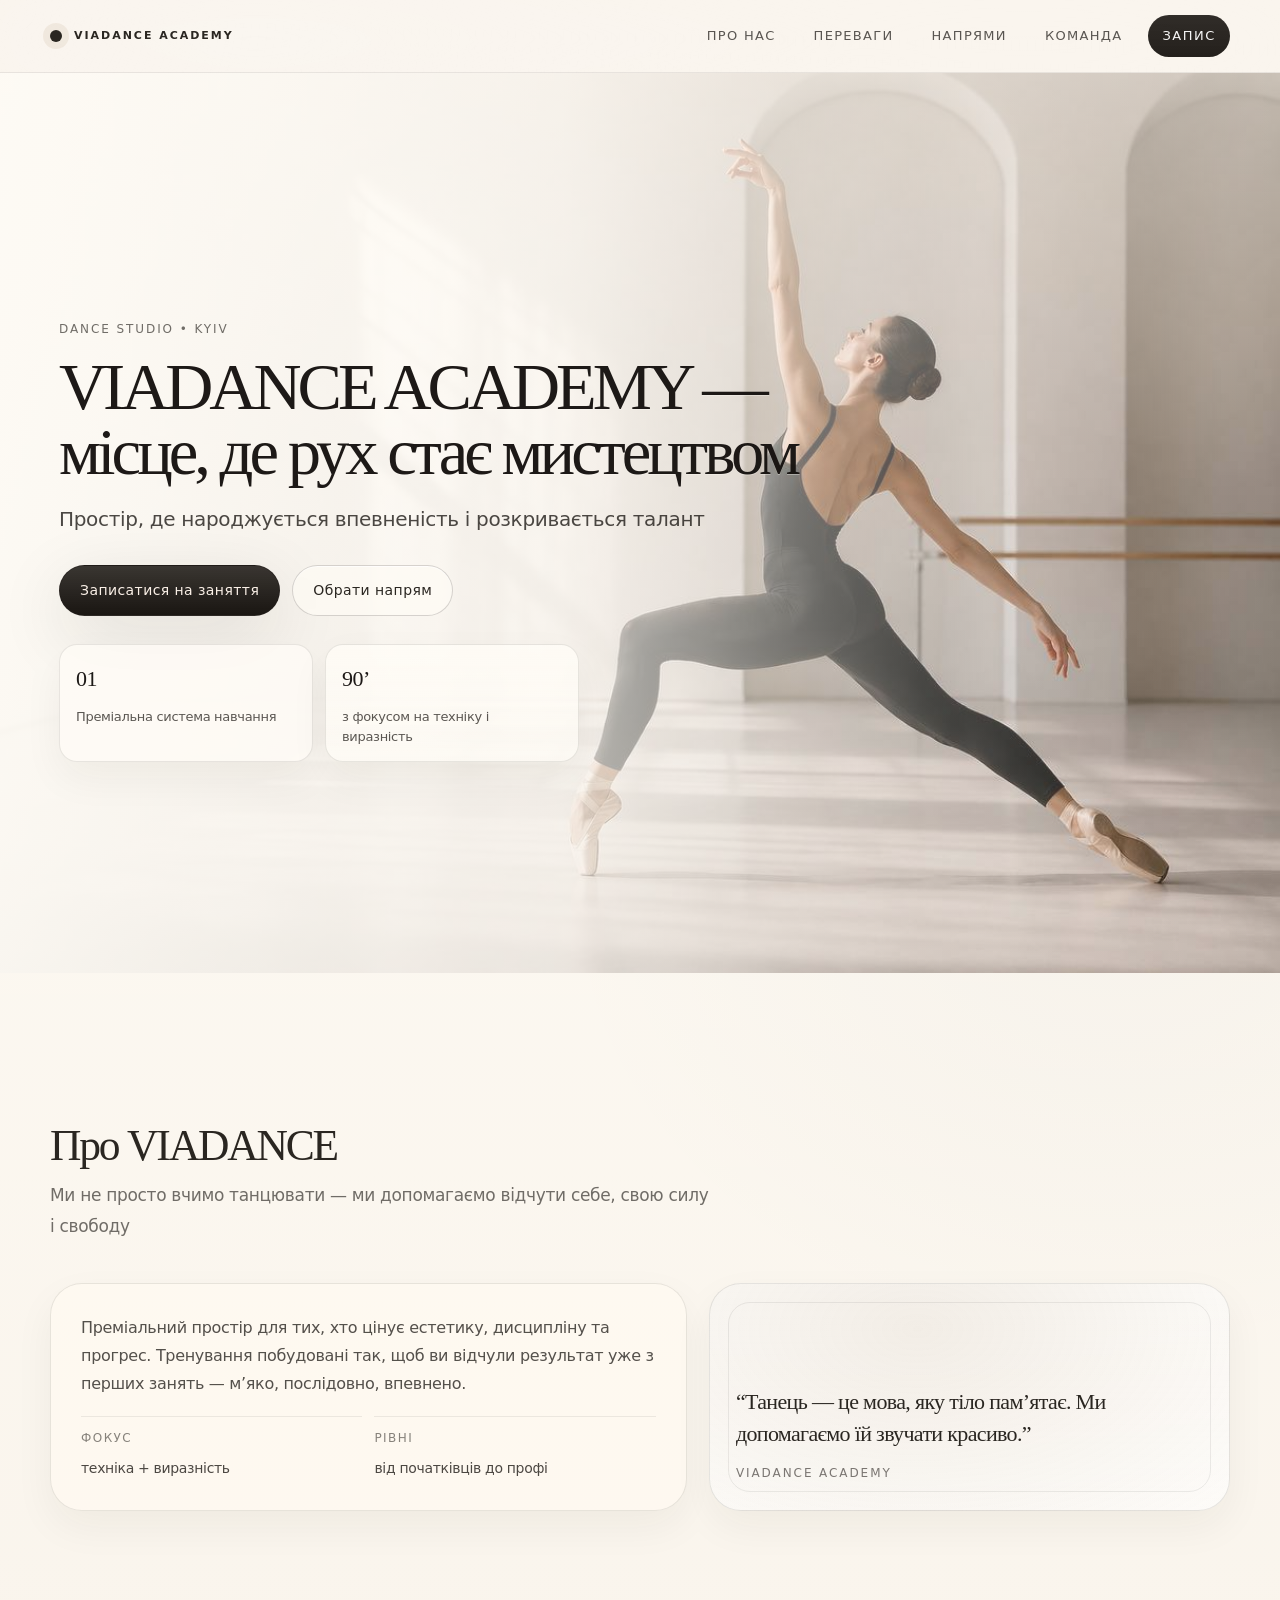
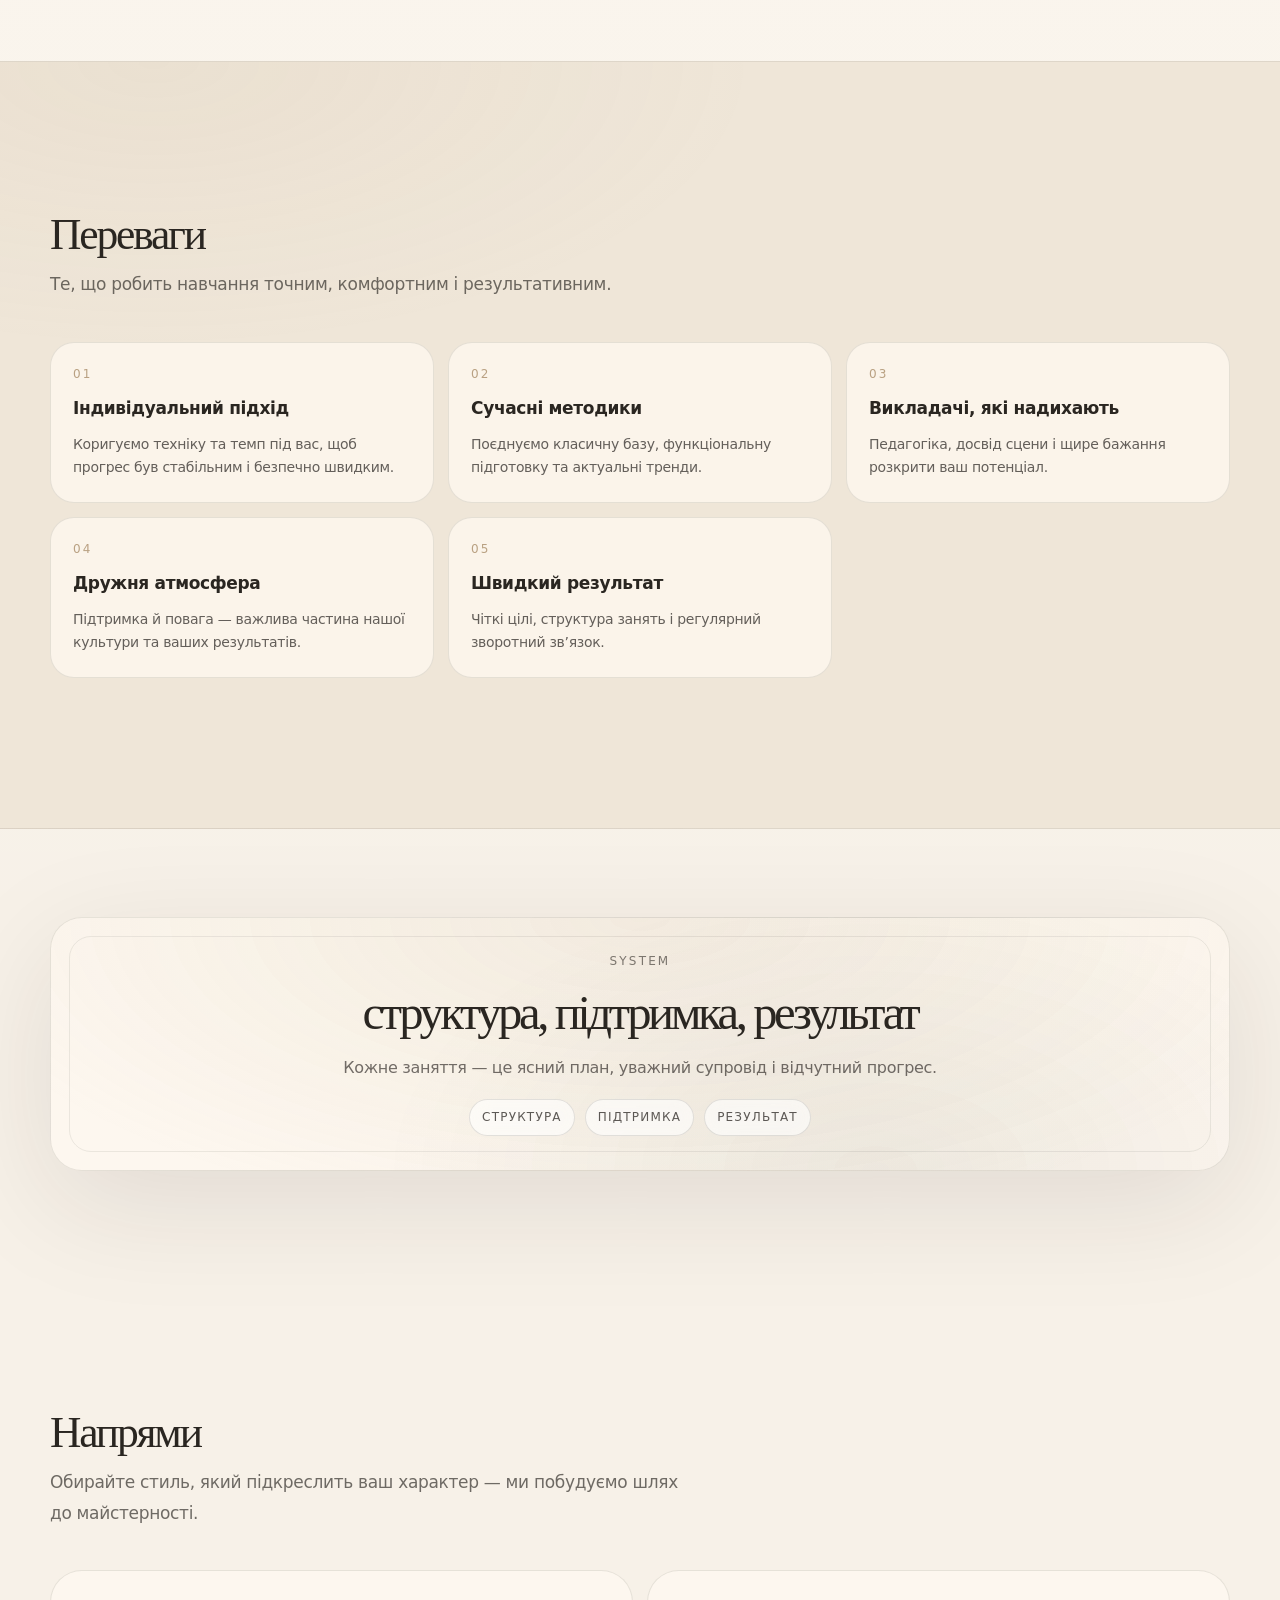
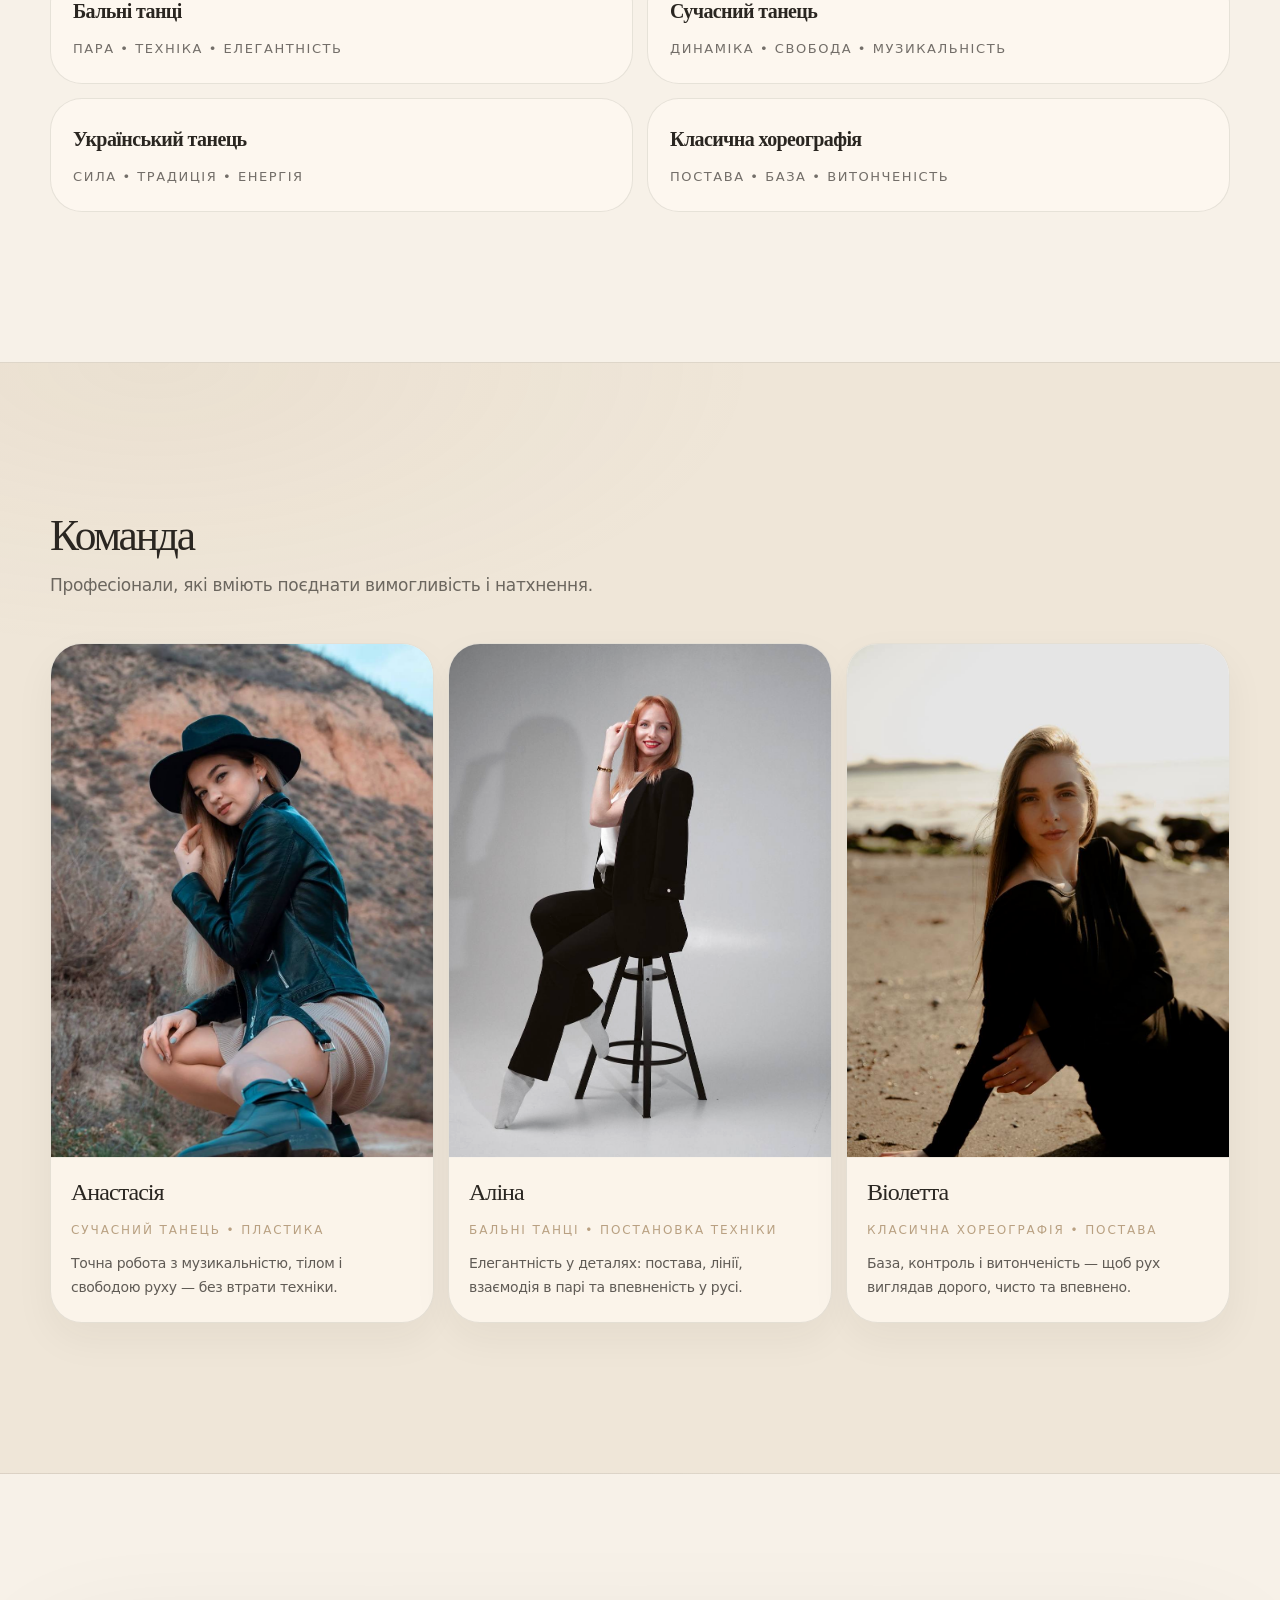
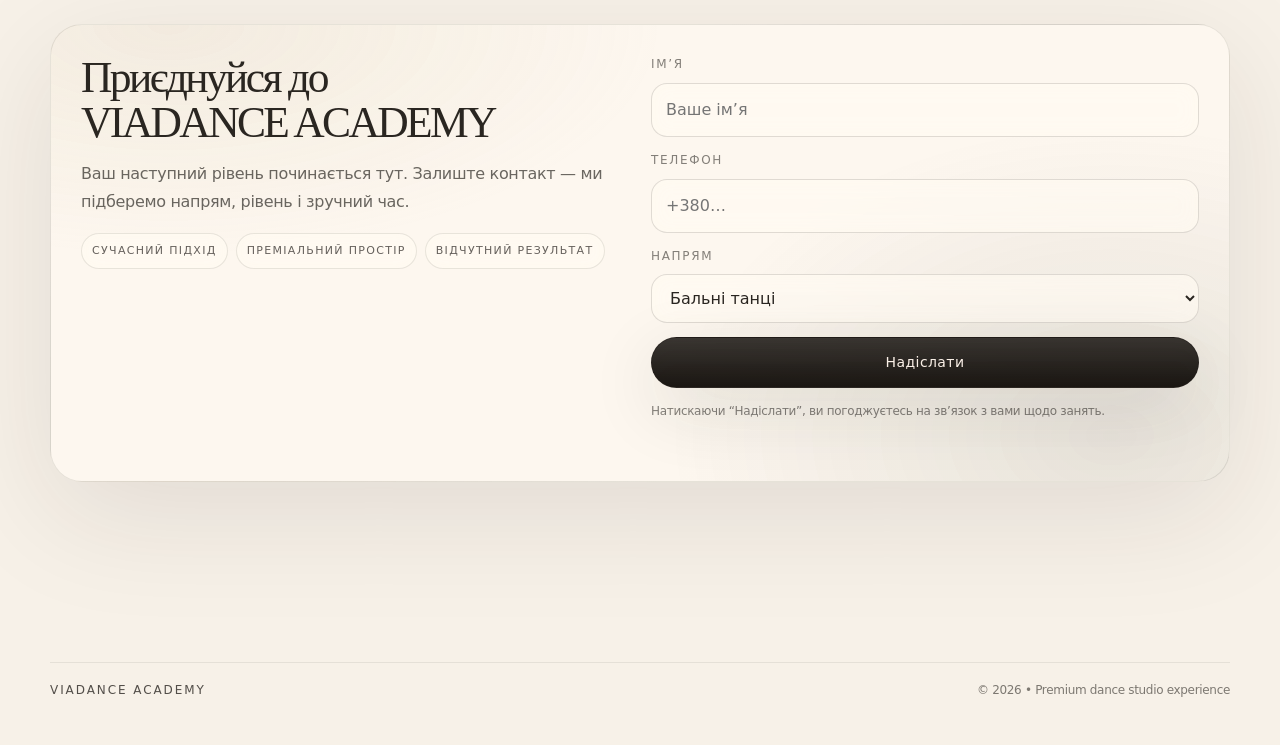
==== index.html @ d2e4180a "Add files via upload" ====
<!doctype html>
<html lang="uk">
  <head>
    <meta charset="utf-8" />
    <meta name="viewport" content="width=device-width, initial-scale=1" />
    <meta name="theme-color" content="#ffffff" />
    <meta name="description" content="VIADANCE ACADEMY — місце, де рух стає мистецтвом." />
    <title>VIADANCE ACADEMY</title>

    <link rel="stylesheet" href="./style.css" />
    <link rel="icon" href="data:image/svg+xml,%3Csvg xmlns='http://www.w3.org/2000/svg' width='64' height='64'%3E%3Crect width='64' height='64' rx='16' fill='%230b0b0d'/%3E%3Cpath d='M20 44L32 20l12 24' stroke='%23ffffff' stroke-width='4' fill='none' stroke-linecap='round' stroke-linejoin='round'/%3E%3C/svg%3E" />
  </head>
  <body>
    <a class="skip" href="#main">Перейти до контенту</a>

    <header class="header" data-header>
      <div class="container header__inner">
        <a class="brand" href="#top" aria-label="VIADANCE ACADEMY">
          <span class="brand__mark" aria-hidden="true"></span>
          <span class="brand__text">VIADANCE ACADEMY</span>
        </a>

        <nav class="nav" aria-label="Навігація">
          <button class="nav__toggle" type="button" data-nav-toggle aria-controls="site-nav" aria-expanded="false">
            <span class="nav__toggle-lines" aria-hidden="true"></span>
            <span class="sr-only">Меню</span>
          </button>
          <div class="nav__panel" id="site-nav" data-nav-panel>
            <a class="nav__link" href="#about">Про нас</a>
            <a class="nav__link" href="#benefits">Переваги</a>
            <a class="nav__link" href="#styles">Напрями</a>
            <a class="nav__link" href="#team">Команда</a>
            <a class="nav__cta" href="#cta">Запис</a>
          </div>
        </nav>
      </div>
    </header>

    <main id="main">
      <section class="hero" id="top" aria-label="VIADANCE ACADEMY">
        <div class="container hero__inner">
          <div class="hero__content" data-reveal>
            <p class="kicker">Dance Studio • Kyiv</p>
            <h1 class="hero__title">VIADANCE ACADEMY — місце, де рух стає мистецтвом</h1>
            <p class="hero__subtitle">Простір, де народжується впевненість і розкривається талант</p>
            <div class="hero__actions">
              <a class="btn btn--primary" href="#cta">Записатися на заняття</a>
              <a class="btn btn--ghost" href="#styles">Обрати напрям</a>
            </div>
            <div class="hero__micro" data-reveal data-reveal-delay="110">
              <div class="stat">
                <p class="stat__value">01</p>
                <p class="stat__label">Преміальна система навчання</p>
              </div>
              <div class="stat stat--light">
                <p class="stat__value">90’</p>
                <p class="stat__label">з фокусом на техніку і виразність</p>
              </div>
            </div>
          </div>

          <div class="hero__visual" data-reveal data-reveal-delay="120">
            <figure class="hero-media" aria-label="Фото студії">
              <img class="hero-media__img" src="./images/hero.jpg" alt="VIADANCE ACADEMY — студія танцю" />
              <div class="hero-media__overlay" aria-hidden="true"></div>
              <div class="hero-media__corner" aria-hidden="true">
                <span class="chip">Luxury studio</span>
                <span class="chip">Editorial training</span>
              </div>
              <figcaption class="hero-media__badge">
                <span class="hero-media__badge-title">структура</span>
                <span class="dot" aria-hidden="true"></span>
                <span class="hero-media__badge-title">підтримка</span>
                <span class="dot" aria-hidden="true"></span>
                <span class="hero-media__badge-title">результат</span>
              </figcaption>
            </figure>
          </div>
        </div>
      </section>

      <section class="section" id="about" aria-label="Про нас">
        <div class="container section__inner">
          <div class="section__head" data-reveal>
            <h2 class="section__title">Про VIADANCE</h2>
            <p class="section__lead">
              Ми не просто вчимо танцювати — ми допомагаємо відчути себе, свою силу і свободу
            </p>
          </div>

          <div class="about" data-reveal data-reveal-delay="80">
            <div class="about__card">
              <p class="about__text">
                Преміальний простір для тих, хто цінує естетику, дисципліну та прогрес. Тренування побудовані так, щоб
                ви відчули результат уже з перших занять — м’яко, послідовно, впевнено.
              </p>
              <div class="about__meta">
                <div class="meta">
                  <span class="meta__label">Фокус</span>
                  <span class="meta__value">техніка + виразність</span>
                </div>
                <div class="meta">
                  <span class="meta__label">Рівні</span>
                  <span class="meta__value">від початківців до профі</span>
                </div>
              </div>
            </div>
            <div class="about__aside">
              <div class="quote">
                <p class="quote__text">“Танець — це мова, яку тіло пам’ятає. Ми допомагаємо їй звучати красиво.”</p>
                <p class="quote__by">VIADANCE ACADEMY</p>
              </div>
            </div>
          </div>
        </div>
      </section>

      <section class="section section--tint" id="benefits" aria-label="Переваги">
        <div class="container section__inner">
          <div class="section__head" data-reveal>
            <h2 class="section__title">Переваги</h2>
            <p class="section__lead">Те, що робить навчання точним, комфортним і результативним.</p>
          </div>

          <div class="grid cards" data-reveal data-reveal-delay="90">
            <article class="card">
              <p class="card__kicker">01</p>
              <h3 class="card__title">Індивідуальний підхід</h3>
              <p class="card__text">Коригуємо техніку та темп під вас, щоб прогрес був стабільним і безпечно швидким.</p>
            </article>
            <article class="card">
              <p class="card__kicker">02</p>
              <h3 class="card__title">Сучасні методики</h3>
              <p class="card__text">Поєднуємо класичну базу, функціональну підготовку та актуальні тренди.</p>
            </article>
            <article class="card">
              <p class="card__kicker">03</p>
              <h3 class="card__title">Викладачі, які надихають</h3>
              <p class="card__text">Педагогіка, досвід сцени і щире бажання розкрити ваш потенціал.</p>
            </article>
            <article class="card">
              <p class="card__kicker">04</p>
              <h3 class="card__title">Дружня атмосфера</h3>
              <p class="card__text">Підтримка й повага — важлива частина нашої культури та ваших результатів.</p>
            </article>
            <article class="card">
              <p class="card__kicker">05</p>
              <h3 class="card__title">Швидкий результат</h3>
              <p class="card__text">Чіткі цілі, структура занять і регулярний зворотний зв’язок.</p>
            </article>
          </div>
        </div>
      </section>

      <section class="system" aria-label="Система">
        <div class="container system__inner" data-reveal>
          <div class="system__frame" aria-hidden="true"></div>
          <p class="system__kicker">SYSTEM</p>
          <h2 class="system__title">структура, підтримка, результат</h2>
          <p class="system__sub">Кожне заняття — це ясний план, уважний супровід і відчутний прогрес.</p>
          <div class="system__rail" aria-hidden="true">
            <span class="pill">Структура</span>
            <span class="pill">Підтримка</span>
            <span class="pill">Результат</span>
          </div>
        </div>
      </section>

      <section class="section" id="styles" aria-label="Напрями">
        <div class="container section__inner">
          <div class="section__head" data-reveal>
            <h2 class="section__title">Напрями</h2>
            <p class="section__lead">Обирайте стиль, який підкреслить ваш характер — ми побудуємо шлях до майстерності.</p>
          </div>

          <div class="styles" data-reveal data-reveal-delay="80">
            <a class="style-tile" href="#cta">
              <span class="style-tile__name">Бальні танці</span>
              <span class="style-tile__hint">пара • техніка • елегантність</span>
            </a>
            <a class="style-tile" href="#cta">
              <span class="style-tile__name">Сучасний танець</span>
              <span class="style-tile__hint">динаміка • свобода • музикальність</span>
            </a>
            <a class="style-tile" href="#cta">
              <span class="style-tile__name">Український танець</span>
              <span class="style-tile__hint">сила • традиція • енергія</span>
            </a>
            <a class="style-tile" href="#cta">
              <span class="style-tile__name">Класична хореографія</span>
              <span class="style-tile__hint">постава • база • витонченість</span>
            </a>
          </div>
        </div>
      </section>

      <section class="section section--tint" id="team" aria-label="Команда">
        <div class="container section__inner">
          <div class="section__head" data-reveal>
            <h2 class="section__title">Команда</h2>
            <p class="section__lead">Професіонали, які вміють поєднати вимогливість і натхнення.</p>
          </div>

          <div class="grid team" data-reveal data-reveal-delay="90">
            <article class="team-card">
              <img
                class="team-card__photo"
                alt="Анастасія — тренер"
                src="./images/anastasiia.jpg"
              />
              <div class="team-card__body">
                <h3 class="team-card__name">Анастасія</h3>
                <p class="team-card__role">Сучасний танець • пластика</p>
                <p class="team-card__text">Точна робота з музикальністю, тілом і свободою руху — без втрати техніки.</p>
              </div>
            </article>

            <article class="team-card">
              <img
                class="team-card__photo"
                alt="Аліна — тренер"
                src="./images/alina.jpg"
              />
              <div class="team-card__body">
                <h3 class="team-card__name">Аліна</h3>
                <p class="team-card__role">Бальні танці • постановка техніки</p>
                <p class="team-card__text">Елегантність у деталях: постава, лінії, взаємодія в парі та впевненість у русі.</p>
              </div>
            </article>

            <article class="team-card">
              <img
                class="team-card__photo"
                alt="Віолетта — тренер"
                src="./images/violetta.jpg"
              />
              <div class="team-card__body">
                <h3 class="team-card__name">Віолетта</h3>
                <p class="team-card__role">Класична хореографія • постава</p>
                <p class="team-card__text">База, контроль і витонченість — щоб рух виглядав дорого, чисто та впевнено.</p>
              </div>
            </article>
          </div>
        </div>
      </section>

      <section class="cta" id="cta" aria-label="Запис">
        <div class="container cta__inner" data-reveal>
          <div class="cta__content">
            <h2 class="cta__title">Приєднуйся до VIADANCE ACADEMY</h2>
            <p class="cta__text">
              Ваш наступний рівень починається тут. Залиште контакт — ми підберемо напрям, рівень і зручний час.
            </p>
            <div class="cta__trust" aria-hidden="true">
              <span class="trust">Сучасний підхід</span>
              <span class="trust">Преміальний простір</span>
              <span class="trust">Відчутний результат</span>
            </div>
          </div>

          <form class="form" data-form>
            <label class="field">
              <span class="field__label">Ім’я</span>
              <input class="field__input" name="name" autocomplete="given-name" placeholder="Ваше ім’я" required />
            </label>
            <label class="field">
              <span class="field__label">Телефон</span>
              <input class="field__input" name="phone" inputmode="tel" autocomplete="tel" placeholder="+380…" required />
            </label>
            <label class="field">
              <span class="field__label">Напрям</span>
              <select class="field__input" name="style">
                <option>Бальні танці</option>
                <option>Сучасний танець</option>
                <option>Український танець</option>
                <option>Класична хореографія</option>
              </select>
            </label>

            <button class="btn btn--primary btn--wide" type="submit">Надіслати</button>
            <p class="form__note">Натискаючи “Надіслати”, ви погоджуєтесь на зв’язок з вами щодо занять.</p>
            <p class="form__success" data-form-success role="status" aria-live="polite"></p>
          </form>
        </div>
      </section>
    </main>

    <footer class="footer" aria-label="Футер">
      <div class="container footer__inner">
        <p class="footer__brand">VIADANCE ACADEMY</p>
        <p class="footer__meta">© <span data-year></span> • Premium dance studio experience</p>
      </div>
    </footer>

    <script src="./script.js" defer></script>
  </body>
</html>
---- style.css ----
:root{
  /* Warm studio ivory / paper palette (tuned to local hero image) */
  --bg: #f7f1e8;
  --ink: #2a2621;
  --muted: rgba(40, 36, 32, 0.66);
  --hairline: rgba(40, 36, 32, 0.12);
  --tint: #efe6d8;
  --champagne: #b59c7c;
  --champagne-2: #d4c2aa;
  --paper: rgba(255, 250, 242, 0.72);

  --radius: 24px;
  --radius-lg: 32px;
  --shadow: 0 32px 120px rgba(36, 32, 28, 0.10);
  --shadow-soft: 0 20px 70px rgba(36, 32, 28, 0.07);
  --shadow-fine: 0 16px 40px rgba(36, 32, 28, 0.05);

  --container: 1180px;
  --pad: clamp(20px, 4.2vw, 44px);
  --section: clamp(86px, 12vw, 150px);

  --ease: cubic-bezier(.2,.9,.2,1);
  --ease-2: cubic-bezier(.2,.8,.2,1);

  --sans: ui-sans-serif, system-ui, -apple-system, "Segoe UI", Roboto, Arial, "Noto Sans", "Liberation Sans", sans-serif;
  --serif: ui-serif, "Georgia", "Times New Roman", Times, serif;
}

*{ box-sizing: border-box; }
html{ scroll-behavior: smooth; }
html, body{ min-height: 100%; }
body{
  position: relative;
  isolation: isolate;
  margin: 0;
  background:
    linear-gradient(180deg, rgba(255, 252, 246, 0.92) 0%, rgba(0,0,0,0) 46%),
    radial-gradient(1200px 900px at 8% 0%, rgba(181, 156, 124, 0.14), transparent 55%),
    radial-gradient(1100px 900px at 88% 16%, rgba(36, 32, 28, 0.05), transparent 52%),
    radial-gradient(1200px 800px at 50% 110%, rgba(181, 156, 124, 0.08), transparent 58%),
    var(--bg);
  color: var(--ink);
  font-family: var(--sans);
  letter-spacing: -0.02em;
  line-height: 1.64;
  overflow-x: hidden;
}

/* Soft studio texture + very gentle paper grain */
body::before{
  content:"";
  position: fixed;
  inset: 0;
  z-index: -1;
  pointer-events: none;
  background:
    radial-gradient(1100px 700px at 20% 10%, rgba(255, 255, 255, 0.55), transparent 55%),
    radial-gradient(1000px 800px at 80% 30%, rgba(255, 255, 255, 0.30), transparent 60%);
  mix-blend-mode: soft-light;
  opacity: .85;
}
body::after{
  content:"";
  position: fixed;
  inset: 0;
  z-index: -1;
  pointer-events: none;
  opacity: .10;
  background-image:
    repeating-radial-gradient(circle at 12px 8px, rgba(36,32,28,0.12) 0 0.4px, transparent 0.4px 8px);
  mix-blend-mode: multiply;
}

img{ max-width: 100%; display: block; }
a{ color: inherit; text-decoration: none; }
button, input, select{ font: inherit; color: inherit; }

::selection{
  background: rgba(181,156,124,.22);
}

:where(a, button, input, select):focus-visible{
  outline: none;
  box-shadow: 0 0 0 5px rgba(181,156,124,.18);
  border-color: rgba(181,156,124,.38);
}

.sr-only{
  position: absolute;
  width: 1px; height: 1px;
  padding: 0; margin: -1px;
  overflow: hidden;
  clip: rect(0, 0, 0, 0);
  white-space: nowrap;
  border: 0;
}

.skip{
  position: fixed;
  left: 16px; top: 16px;
  padding: 10px 12px;
  border-radius: 999px;
  background: var(--ink);
  color: #fff;
  transform: translateY(-140%);
  transition: transform 240ms var(--ease);
  z-index: 9999;
}
.skip:focus{ transform: translateY(0); }

.container{
  width: min(var(--container), calc(100% - (var(--pad) * 2)));
  margin-inline: auto;
}

.header{
  position: sticky;
  top: 0;
  z-index: 50;
  background: rgba(247, 241, 232, 0.62);
  backdrop-filter: blur(20px) saturate(1.12);
  -webkit-backdrop-filter: blur(20px) saturate(1.12);
  border-bottom: 1px solid rgba(36,32,28,.08);
  transition: background 240ms var(--ease), border-color 240ms var(--ease), box-shadow 240ms var(--ease);
}
.header.is-compact{
  background: rgba(247, 241, 232, 0.84);
  box-shadow: 0 10px 40px rgba(36, 32, 28, 0.05);
  border-bottom-color: rgba(36, 32, 28, 0.1);
}
.header__inner{
  height: 72px;
  display: flex;
  align-items: center;
  justify-content: space-between;
  gap: 18px;
}
.header.is-compact .header__inner{ height: 62px; }

.brand{
  display: inline-flex;
  align-items: center;
  gap: 12px;
  min-width: 200px;
}
.brand__mark{
  width: 12px; height: 12px;
  border-radius: 999px;
  background: var(--ink);
  box-shadow: 0 0 0 7px rgba(181,156,124,.14);
}
.brand__text{
  font-weight: 650;
  letter-spacing: 0.18em;
  font-size: 11px;
}

.nav{ display: flex; align-items: center; }
.nav__toggle{
  width: 44px; height: 44px;
  border: 1px solid var(--hairline);
  border-radius: 999px;
  background: var(--paper);
  backdrop-filter: blur(10px);
  display: none;
  align-items: center;
  justify-content: center;
  cursor: pointer;
  transition: transform 240ms var(--ease), box-shadow 240ms var(--ease);
}
.nav__toggle:hover{ transform: translateY(-1px); box-shadow: var(--shadow-soft); }
.nav__toggle-lines{
  width: 18px;
  height: 12px;
  position: relative;
}
.nav__toggle-lines::before,
.nav__toggle-lines::after{
  content:"";
  position: absolute;
  left: 0; right: 0;
  height: 2px;
  border-radius: 2px;
  background: var(--ink);
  transition: transform 240ms var(--ease), top 240ms var(--ease), opacity 240ms var(--ease);
}
.nav__toggle-lines::before{ top: 2px; }
.nav__toggle-lines::after{ top: 8px; }

.nav__panel{
  display: flex;
  align-items: center;
  gap: 14px;
}
.nav__link{
  font-size: 13px;
  letter-spacing: 0.10em;
  text-transform: uppercase;
  color: rgba(36,32,28,.75);
  padding: 10px 12px;
  border-radius: 999px;
  transition: background 240ms var(--ease), color 240ms var(--ease), transform 240ms var(--ease);
}
.nav__link:hover{
  background: rgba(181,156,124,.10);
  color: var(--ink);
  transform: translateY(-1px);
}
.nav__cta{
  padding: 10px 14px;
  border-radius: 999px;
  background: linear-gradient(180deg, rgba(36,32,28,.94), rgba(36,32,28,1));
  color: rgba(255,255,255,.96);
  font-size: 13px;
  letter-spacing: 0.12em;
  text-transform: uppercase;
  transition: transform 240ms var(--ease), box-shadow 240ms var(--ease), filter 240ms var(--ease);
}
.nav__cta:hover{ transform: translateY(-1px); box-shadow: var(--shadow-soft); filter: brightness(1.02); }

.hero{
  position: relative;
  isolation: isolate;
  overflow: hidden;
  /* Full-screen hero (requested: 90vh–100vh). Use dvh where supported for mobile browser UI. */
  min-height: 100vh;
  min-height: 100dvh;
  padding-top: clamp(84px, 12vh, 132px);
  padding-bottom: clamp(44px, 8vh, 84px);

  display: flex;
  align-items: center;

  background-color: #f3ece2;
  background-image: url("images/hero.jpg");
  background-size: cover;
  background-position: right center;
  background-repeat: no-repeat;
}

/* Soft editorial overlay: brighter on the left for type, clearer dancer on the right */
.hero::after{
  content:"";
  position: absolute;
  inset: 0;
  z-index: 1;
  pointer-events: none;
  background:
    linear-gradient(90deg,
      rgba(255, 252, 246, 0.92) 0%,
      rgba(255, 252, 246, 0.72) 44%,
      rgba(255, 252, 246, 0.22) 72%,
      rgba(255, 252, 246, 0.00) 100%
    ),
    linear-gradient(180deg,
      rgba(255, 252, 246, 0.55) 0%,
      rgba(255, 252, 246, 0.10) 42%,
      rgba(36, 32, 28, 0.10) 100%
    );
}

.hero__inner{
  position: relative;
  z-index: 2;
  width: 100%;
  display: grid;
  grid-template-columns: minmax(0, 760px) 0fr;
  gap: 0;
  align-items: center;
  justify-items: start;
  text-align: left;
}

/* Extra horizontal inset so hero typography matches the site's grid rhythm
   (the `.container` already provides base page padding — this adds premium breathing room) */
.hero .hero__inner{
  padding-inline: clamp(18px, 4.6vw, 112px);
}

/* Disable the old right-side image card (keep markup intact) */
.hero__visual{
  display: none;
}

.hero .kicker{
  margin: 0 0 14px;
  font-size: 12px;
  letter-spacing: 0.16em;
  text-transform: uppercase;
  color: rgba(26, 22, 18, 0.62);
}
.hero .hero__title{
  margin: 0;
  font-family: var(--serif);
  font-weight: 520;
  letter-spacing: -0.06em;
  font-size: clamp(42px, 5.2vw, 78px);
  line-height: 0.98;
  text-wrap: balance;
  color: rgba(20, 16, 14, 0.96);
  text-shadow: 0 1px 0 rgba(255, 252, 246, 0.35);
}
.hero .hero__subtitle{
  margin: 18px 0 28px;
  max-width: 52ch;
  color: rgba(26, 22, 18, 0.78);
  font-size: clamp(16px, 1.6vw, 20px);
  line-height: 1.75;
  text-wrap: pretty;
}
.hero__actions{ display: flex; gap: 12px; flex-wrap: wrap; }

.hero .hero__micro{
  margin-top: 28px;
  display: grid;
  grid-template-columns: 1fr 1fr;
  gap: 12px;
  max-width: 520px;
}
.hero .stat{
  border-radius: 18px;
  border: 1px solid rgba(36,32,28,.10);
  background: rgba(255, 252, 246, 0.78);
  backdrop-filter: blur(10px);
  -webkit-backdrop-filter: blur(10px);
  box-shadow: var(--shadow-fine);
  padding: 16px 16px 14px;
}
.hero .stat--light{
  background: linear-gradient(180deg, rgba(255,252,246,.86), rgba(255,252,246,.66));
}
.hero .stat__value{
  margin: 0;
  font-family: var(--serif);
  font-size: 22px;
  letter-spacing: -0.02em;
  color: rgba(20, 16, 14, 0.96);
}
.hero .stat__label{
  margin: 10px 0 0;
  color: rgba(26, 22, 18, 0.72);
  font-size: 13px;
  line-height: 1.55;
}

.btn{
  display: inline-flex;
  align-items: center;
  justify-content: center;
  gap: 10px;
  padding: 13px 20px;
  border-radius: 999px;
  border: 1px solid rgba(36,32,28,.14);
  background: var(--paper);
  backdrop-filter: blur(10px);
  box-shadow: 0 1px 0 rgba(255, 255, 255, 0.7) inset;
  cursor: pointer;
  transition: transform 240ms var(--ease), box-shadow 240ms var(--ease), background 240ms var(--ease), color 240ms var(--ease), border-color 240ms var(--ease);
  font-size: 14px;
  letter-spacing: 0.03em;
  user-select: none;
}
.btn:hover{ transform: translateY(-1px); box-shadow: var(--shadow-fine), 0 1px 0 rgba(255, 255, 255, 0.75) inset; border-color: rgba(36,32,28,.20); }
.btn:active{ transform: translateY(0px); box-shadow: none; }
.btn--primary{
  background: linear-gradient(180deg, rgba(36, 32, 28, 0.9), rgba(26, 22, 18, 1));
  color: rgba(255, 245, 236, 0.98);
  border-color: rgba(36, 32, 28, 0.62);
  box-shadow: 0 20px 70px rgba(36, 32, 28, 0.12);
}
.btn--primary:hover{ box-shadow: 0 28px 90px rgba(36, 32, 28, 0.16); }
.btn--ghost{
  background: rgba(255, 250, 242, 0.52);
}
.btn--wide{ width: 100%; }

.hero .btn--ghost{
  background: rgba(255, 252, 246, 0.62);
  border-color: rgba(36, 32, 28, 0.18);
}

.section{
  padding: var(--section) 0;
}
.section--tint{
  background:
    radial-gradient(1100px 520px at 12% 0%, rgba(181,156,124,.08), transparent 55%),
    var(--tint);
  border-top: 1px solid rgba(36,32,28,.08);
  border-bottom: 1px solid rgba(36,32,28,.08);
}
.section__inner{ display: grid; gap: 42px; }
.section__head{
  display: grid;
  gap: 12px;
  max-width: 66ch;
}
.section__title{
  margin: 0;
  font-family: var(--serif);
  font-size: clamp(30px, 3.4vw, 46px);
  letter-spacing: -0.05em;
  line-height: 1.04;
  font-weight: 540;
  text-wrap: balance;
}
.section__lead{
  margin: 0;
  color: var(--muted);
  font-size: 17px;
  line-height: 1.8;
  text-wrap: pretty;
}

.about{
  display: grid;
  grid-template-columns: 1.1fr .9fr;
  gap: 22px;
  align-items: stretch;
}
.about__card{
  border-radius: var(--radius-lg);
  border: 1px solid rgba(36,32,28,.10);
  background: var(--paper);
  backdrop-filter: blur(12px);
  box-shadow: var(--shadow-fine);
  padding: clamp(20px, 3.2vw, 30px);
}
.about__text{
  margin: 0;
  font-size: 16px;
  color: rgba(36,32,28,.78);
  line-height: 1.75;
}
.about__meta{
  margin-top: 18px;
  display: grid;
  grid-template-columns: 1fr 1fr;
  gap: 12px;
}
.meta{
  border-top: 1px solid rgba(36,32,28,.08);
  padding-top: 12px;
}
.meta__label{
  display: block;
  font-size: 12px;
  letter-spacing: .12em;
  text-transform: uppercase;
  color: rgba(36,32,28,.55);
}
.meta__value{
  display: block;
  margin-top: 8px;
  font-size: 14px;
  color: rgba(36,32,28,.82);
}
.about__aside{
  border-radius: var(--radius-lg);
  border: 1px solid rgba(36,32,28,.10);
  background:
    radial-gradient(700px 420px at 40% 20%, rgba(181,156,124,.16), transparent 60%),
    linear-gradient(180deg, rgba(255,255,255,.74), rgba(255,255,255,.60));
  padding: clamp(18px, 3vw, 26px);
  box-shadow: var(--shadow-fine);
  display: flex;
  align-items: flex-end;
  position: relative;
  overflow: hidden;
}
.about__aside::before{
  content:"";
  position: absolute;
  inset: 18px;
  border-radius: calc(var(--radius-lg) - 10px);
  border: 1px solid rgba(36,32,28,.08);
  pointer-events: none;
}
.quote__text{
  margin: 0;
  font-family: var(--serif);
  font-size: clamp(18px, 1.9vw, 22px);
  letter-spacing: -0.03em;
  line-height: 1.45;
  position: relative;
  z-index: 1;
}
.quote__by{
  margin: 14px 0 0;
  font-size: 12px;
  letter-spacing: .16em;
  text-transform: uppercase;
  color: rgba(36,32,28,.60);
  position: relative;
  z-index: 1;
}

.grid{
  display: grid;
  gap: 14px;
}
.cards{
  grid-template-columns: repeat(12, 1fr);
}
.card{
  grid-column: span 4;
  border-radius: var(--radius);
  border: 1px solid rgba(36,32,28,.10);
  background: var(--paper);
  backdrop-filter: blur(12px);
  padding: 22px 22px 22px;
  transition: transform 500ms var(--ease), box-shadow 500ms var(--ease), background 500ms var(--ease);
  position: relative;
  overflow: hidden;
}
.card::before{
  content:"";
  position: absolute;
  inset: -2px;
  background: radial-gradient(420px 220px at 10% 0%, rgba(181,156,124,.16), transparent 55%);
  opacity: 0;
  transition: opacity 260ms var(--ease);
  pointer-events: none;
}
.card:hover{
  transform: translateY(-3px);
  box-shadow: var(--shadow-soft);
  background: rgba(255, 250, 242, 0.92);
}
.card:hover::before{ opacity: 1; }
.card__kicker{
  margin: 0 0 10px;
  font-size: 12px;
  letter-spacing: .18em;
  text-transform: uppercase;
  color: rgba(181,156,124,.95);
}
.card__title{
  margin: 0;
  font-size: 17px;
  letter-spacing: -0.02em;
  font-weight: 650;
}
.card__text{
  margin: 10px 0 0;
  color: rgba(36,32,28,.70);
  line-height: 1.7;
  font-size: 14px;
}

.system{
  padding: clamp(54px, 7vw, 88px) 0;
}
.system__inner{
  border-radius: var(--radius-lg);
  border: 1px solid rgba(36,32,28,.10);
  background:
    radial-gradient(1200px 520px at 50% 0%, rgba(181,156,124,.14), transparent 60%),
    radial-gradient(900px 520px at 70% 100%, rgba(36,32,28,.07), transparent 55%),
    var(--paper);
  backdrop-filter: blur(14px) saturate(1.08);
  -webkit-backdrop-filter: blur(14px) saturate(1.08);
  box-shadow: var(--shadow);
  padding: clamp(24px, 3vw, 34px);
  display: grid;
  gap: 16px;
  align-items: center;
  text-align: center;
  position: relative;
  overflow: hidden;
}
.system__frame{
  position: absolute;
  inset: 18px;
  border-radius: calc(var(--radius-lg) - 10px);
  border: 1px solid rgba(36,32,28,.08);
  pointer-events: none;
}
.system__kicker{
  margin: 0;
  font-size: 12px;
  letter-spacing: .18em;
  text-transform: uppercase;
  color: rgba(36,32,28,.58);
}
.system__title{
  margin: 0;
  font-family: var(--serif);
  font-size: clamp(28px, 3.8vw, 56px);
  letter-spacing: -0.07em;
  line-height: 1.04;
  font-weight: 520;
  text-wrap: balance;
}
.system__sub{
  margin: 0;
  color: rgba(36,32,28,.64);
  max-width: 62ch;
  margin-inline: auto;
  line-height: 1.78;
  text-wrap: pretty;
}
.system__rail{
  display: inline-flex;
  gap: 10px;
  justify-content: center;
  flex-wrap: wrap;
}
.pill{
  display: inline-flex;
  padding: 8px 12px;
  border-radius: 999px;
  border: 1px solid rgba(36,32,28,.12);
  color: rgba(36,32,28,.74);
  background: rgba(255,255,255,.62);
  backdrop-filter: blur(10px);
  font-size: 12px;
  letter-spacing: .10em;
  text-transform: uppercase;
}

.styles{
  display: grid;
  grid-template-columns: repeat(12, 1fr);
  gap: 14px;
}
.style-tile{
  grid-column: span 6;
  border-radius: var(--radius-lg);
  border: 1px solid rgba(36,32,28,.10);
  background: var(--paper);
  backdrop-filter: blur(12px);
  padding: 24px 22px;
  display: grid;
  gap: 10px;
  transition: transform 500ms var(--ease), box-shadow 500ms var(--ease), background 500ms var(--ease);
  position: relative;
  overflow: hidden;
}
.style-tile::after{
  content:"";
  position: absolute;
  inset: -2px;
  background: radial-gradient(560px 260px at 10% 0%, rgba(181,156,124,.18), transparent 62%);
  opacity: 0;
  transition: opacity 260ms var(--ease);
}
.style-tile:hover{
  transform: translateY(-3px);
  box-shadow: var(--shadow-soft);
}
.style-tile:hover::after{ opacity: 1; }
.style-tile__name{
  position: relative;
  z-index: 1;
  font-family: var(--serif);
  font-size: 20px;
  font-weight: 560;
  letter-spacing: -0.03em;
}
.style-tile__hint{
  position: relative;
  z-index: 1;
  color: rgba(36,32,28,.64);
  font-size: 13px;
  letter-spacing: 0.12em;
  text-transform: uppercase;
}

.team{
  grid-template-columns: repeat(12, 1fr);
}
.team-card{
  grid-column: span 4;
  border-radius: var(--radius-lg);
  border: 1px solid rgba(36,32,28,.10);
  background: var(--paper);
  backdrop-filter: blur(12px);
  overflow: hidden;
  box-shadow: var(--shadow-fine);
  transition: transform 500ms var(--ease), box-shadow 500ms var(--ease), background 500ms var(--ease);
  display: grid;
}
.team-card:hover{
  transform: translateY(-3px);
  box-shadow: var(--shadow-soft);
  background: rgba(255, 250, 242, 0.92);
}
.team-card__photo{
  width: 100%;
  aspect-ratio: 3/4;
  min-height: 360px;
  object-fit: cover;
  object-position: 50% 32%;
  filter: contrast(1.02) saturate(1.02);
  transform: scale(1.01);
  transform-origin: 50% 20%;
  transition: transform 900ms var(--ease-2);
}
.team-card:hover .team-card__photo{
  transform: scale(1.045);
}
.team-card__body{ padding: 20px 20px 22px; }
.team-card__name{
  margin: 0;
  font-family: var(--serif);
  font-size: 24px;
  font-weight: 540;
  letter-spacing: -0.04em;
}
.team-card__role{
  margin: 8px 0 0;
  color: rgba(181,156,124,.95);
  font-size: 12px;
  letter-spacing: .16em;
  text-transform: uppercase;
}
.team-card__text{
  margin: 12px 0 0;
  color: rgba(36,32,28,.72);
  font-size: 14px;
  line-height: 1.7;
}

.cta{
  padding: var(--section) 0;
}
.cta__inner{
  display: grid;
  grid-template-columns: 1fr 1fr;
  gap: 22px;
  align-items: start;
  border-radius: var(--radius-lg);
  border: 1px solid rgba(36,32,28,.10);
  background:
    radial-gradient(900px 420px at 10% 0%, rgba(181,156,124,.14), transparent 55%),
    radial-gradient(740px 520px at 90% 90%, rgba(36,32,28,.10), transparent 60%),
    var(--paper);
  backdrop-filter: blur(14px) saturate(1.08);
  -webkit-backdrop-filter: blur(14px) saturate(1.08);
  box-shadow: var(--shadow);
  padding: clamp(20px, 3.2vw, 30px);
}
.cta__title{
  margin: 0;
  font-family: var(--serif);
  font-size: clamp(30px, 3.4vw, 50px);
  letter-spacing: -0.06em;
  line-height: 1.04;
  font-weight: 520;
  text-wrap: balance;
}
.cta__text{
  margin: 14px 0 0;
  color: rgba(36,32,28,.68);
  line-height: 1.8;
  max-width: 52ch;
  text-wrap: pretty;
}

.cta__trust{
  margin-top: 16px;
  display: flex;
  flex-wrap: wrap;
  gap: 8px;
}
.trust{
  display: inline-flex;
  padding: 8px 10px;
  border-radius: 999px;
  border: 1px solid rgba(36,32,28,.10);
  background: var(--paper);
  backdrop-filter: blur(10px);
  color: rgba(36,32,28,.70);
  font-size: 11px;
  letter-spacing: .12em;
  text-transform: uppercase;
}

.form{
  display: grid;
  gap: 14px;
}
.field{
  display: grid;
  gap: 8px;
}
.field__label{
  font-size: 12px;
  letter-spacing: .14em;
  text-transform: uppercase;
  color: rgba(36,32,28,.56);
}
.field__input{
  width: 100%;
  padding: 13px 14px;
  border-radius: 16px;
  border: 1px solid rgba(36,32,28,.14);
  background: var(--paper);
  backdrop-filter: blur(10px);
  transition: border-color 240ms var(--ease), box-shadow 240ms var(--ease), transform 240ms var(--ease);
  outline: none;
}
.field__input:hover{
  border-color: rgba(36,32,28,.18);
}
.field__input:focus{
  border-color: rgba(181, 156, 124, 0.55);
  box-shadow: 0 0 0 5px rgba(181, 156, 124, 0.16);
}
.form__note{
  margin: 0;
  color: rgba(36,32,28,.56);
  font-size: 12px;
  line-height: 1.6;
}
.form__success{
  margin: 0;
  color: rgba(36,32,28,.78);
  font-size: 13px;
  min-height: 1.2em;
}

.footer{
  padding: 30px 0 44px;
}
.footer__inner{
  display: flex;
  justify-content: space-between;
  align-items: baseline;
  gap: 18px;
  border-top: 1px solid rgba(36,32,28,.08);
  padding-top: 18px;
}
.footer__brand{
  margin: 0;
  font-size: 12px;
  letter-spacing: .16em;
  text-transform: uppercase;
  color: rgba(36,32,28,.78);
}
.footer__meta{
  margin: 0;
  font-size: 12px;
  color: rgba(36,32,28,.58);
}

/* reveal animations */
[data-reveal]{
  opacity: 0;
  transform: translateY(10px);
  transition: opacity 900ms var(--ease-2), transform 900ms var(--ease-2), filter 900ms var(--ease-2);
  filter: blur(2px);
  will-change: opacity, transform;
}
[data-reveal].is-in{
  opacity: 1;
  transform: translateY(0);
  filter: blur(0);
}

@media (prefers-reduced-motion: reduce){
  html{ scroll-behavior: auto; }
  *{ transition-duration: 1ms !important; animation-duration: 1ms !important; }
}

@media (max-width: 980px){
  .hero{
    background-position: 78% center;
  }
  .hero::after{
    background:
      linear-gradient(180deg,
        rgba(255, 252, 246, 0.78) 0%,
        rgba(255, 252, 246, 0.34) 46%,
        rgba(255, 252, 246, 0.10) 100%
      ),
      radial-gradient(900px 700px at 70% 35%, rgba(255, 252, 246, 0.00), rgba(36, 32, 28, 0.10) 100%);
  }
  .hero__inner{
    grid-template-columns: 1fr;
    justify-items: center;
    text-align: center;
  }
  .hero .hero__inner{
    padding-inline: clamp(14px, 4vw, 56px);
  }
  .hero__actions{ justify-content: center; }
  .hero .hero__micro{
    margin-inline: auto;
  }
  .about{ grid-template-columns: 1fr; }
  .cta__inner{ grid-template-columns: 1fr; }
  .card{ grid-column: span 6; }
  .team-card{ grid-column: span 6; }
  .hero .hero__micro{ grid-template-columns: 1fr; max-width: 620px; }
}

@media (max-width: 700px){
  .nav__toggle{ display: inline-flex; }
  .nav__panel{
    position: absolute;
    top: 72px;
    right: calc(var(--pad));
    left: calc(var(--pad));
    background: rgba(255, 250, 242, 0.92);
    border: 1px solid rgba(36,32,28,.10);
    border-radius: var(--radius-lg);
    box-shadow: var(--shadow);
    padding: 10px;
    display: grid;
    gap: 6px;
    transform-origin: top;
    transform: translateY(-8px) scale(.98);
    opacity: 0;
    pointer-events: none;
    transition: opacity 220ms var(--ease), transform 220ms var(--ease);
  }
  .nav.is-open .nav__panel{
    opacity: 1;
    transform: translateY(0) scale(1);
    pointer-events: auto;
  }
  .nav__link, .nav__cta{ justify-content: center; }

  .header.is-compact .nav__panel{ top: 62px; }

  .styles{ grid-template-columns: 1fr; }
  .style-tile{ grid-column: span 12; }
  .card{ grid-column: span 12; }
  .team-card{ grid-column: span 12; }
  .team-card__photo{ min-height: 0; }
}
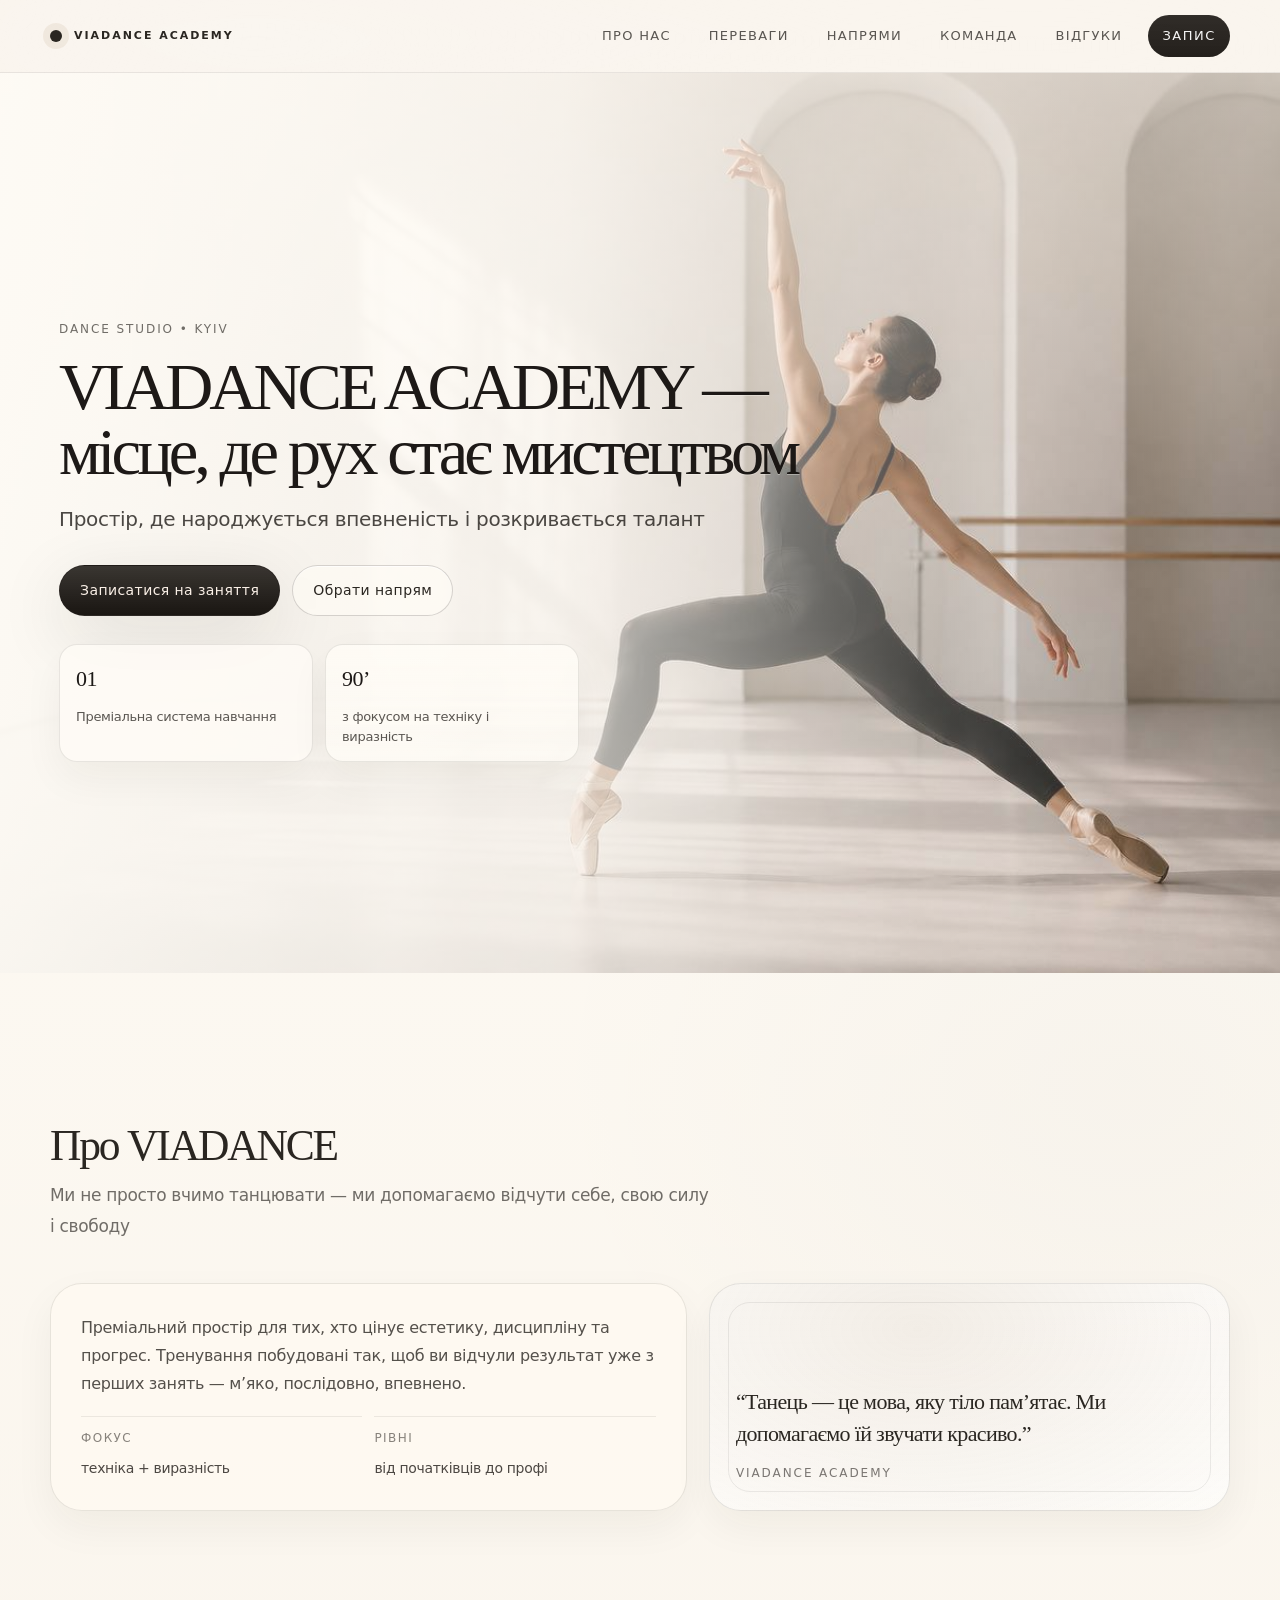
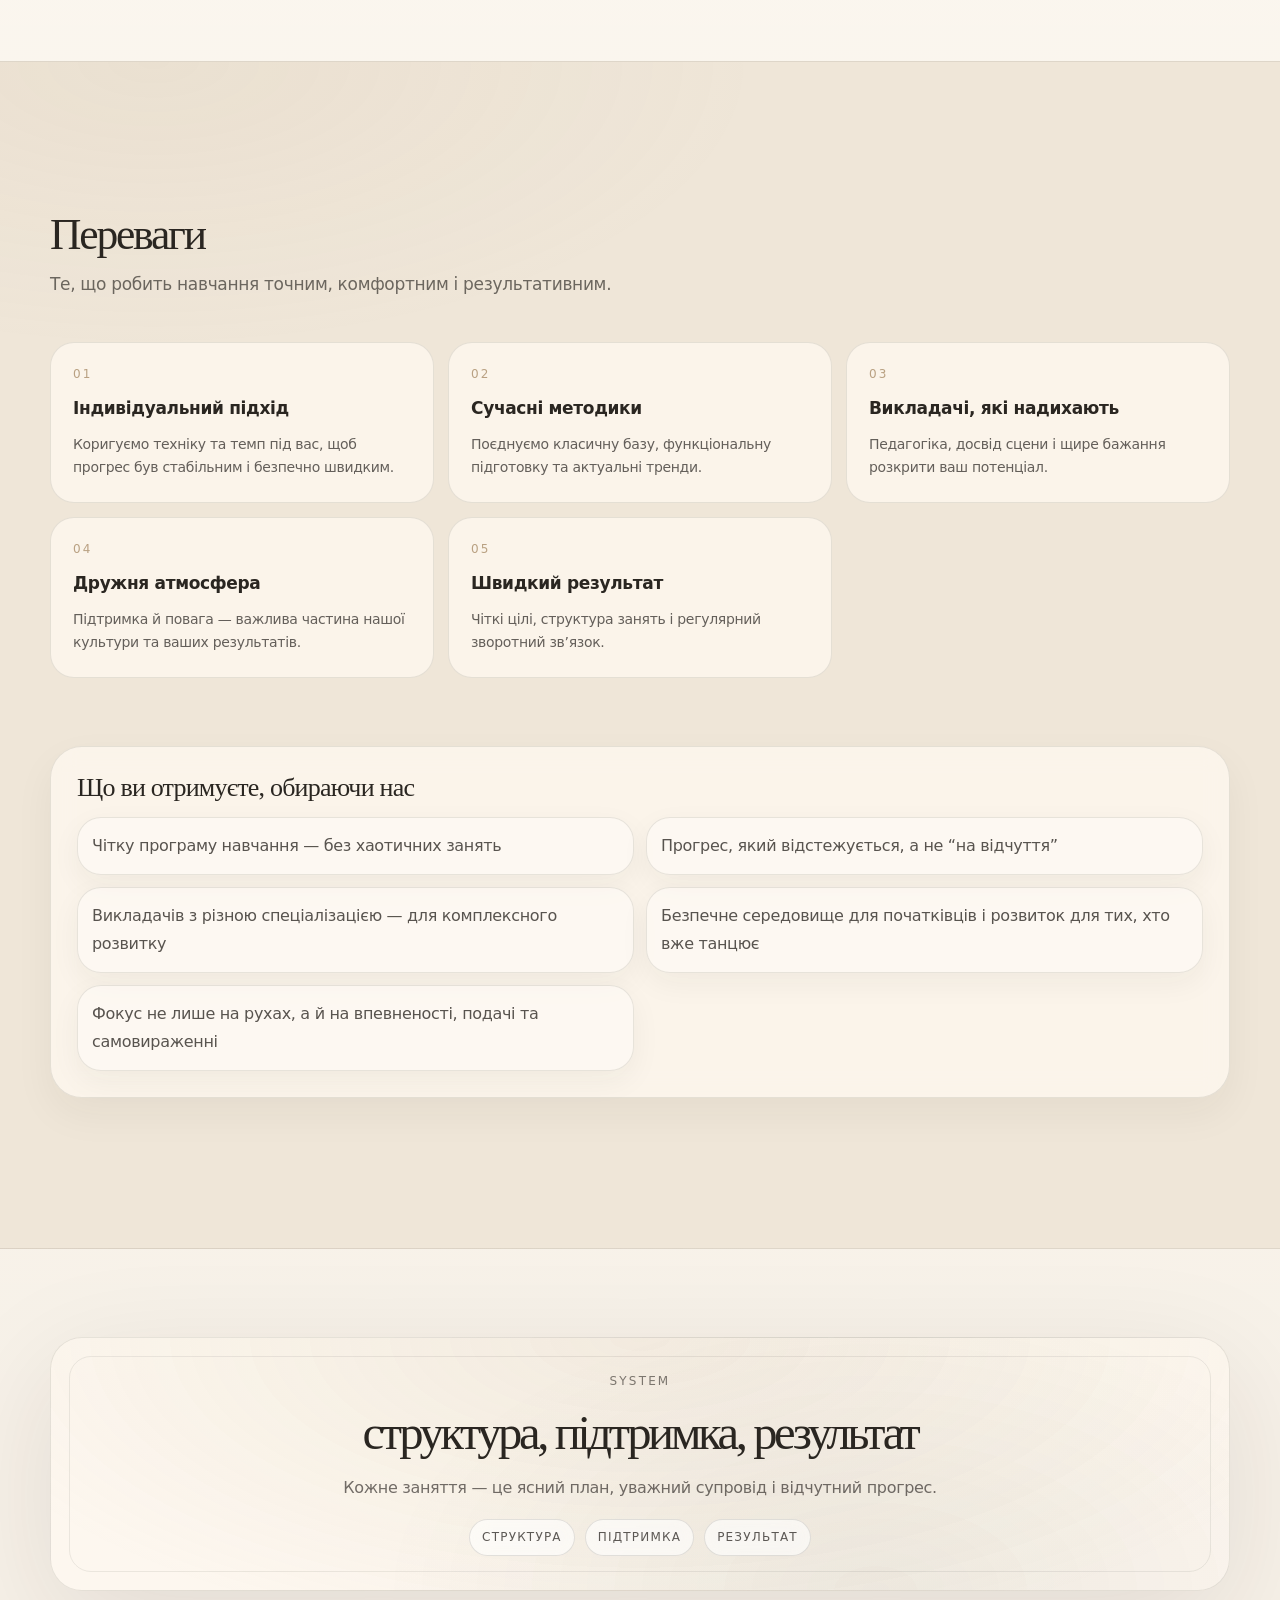
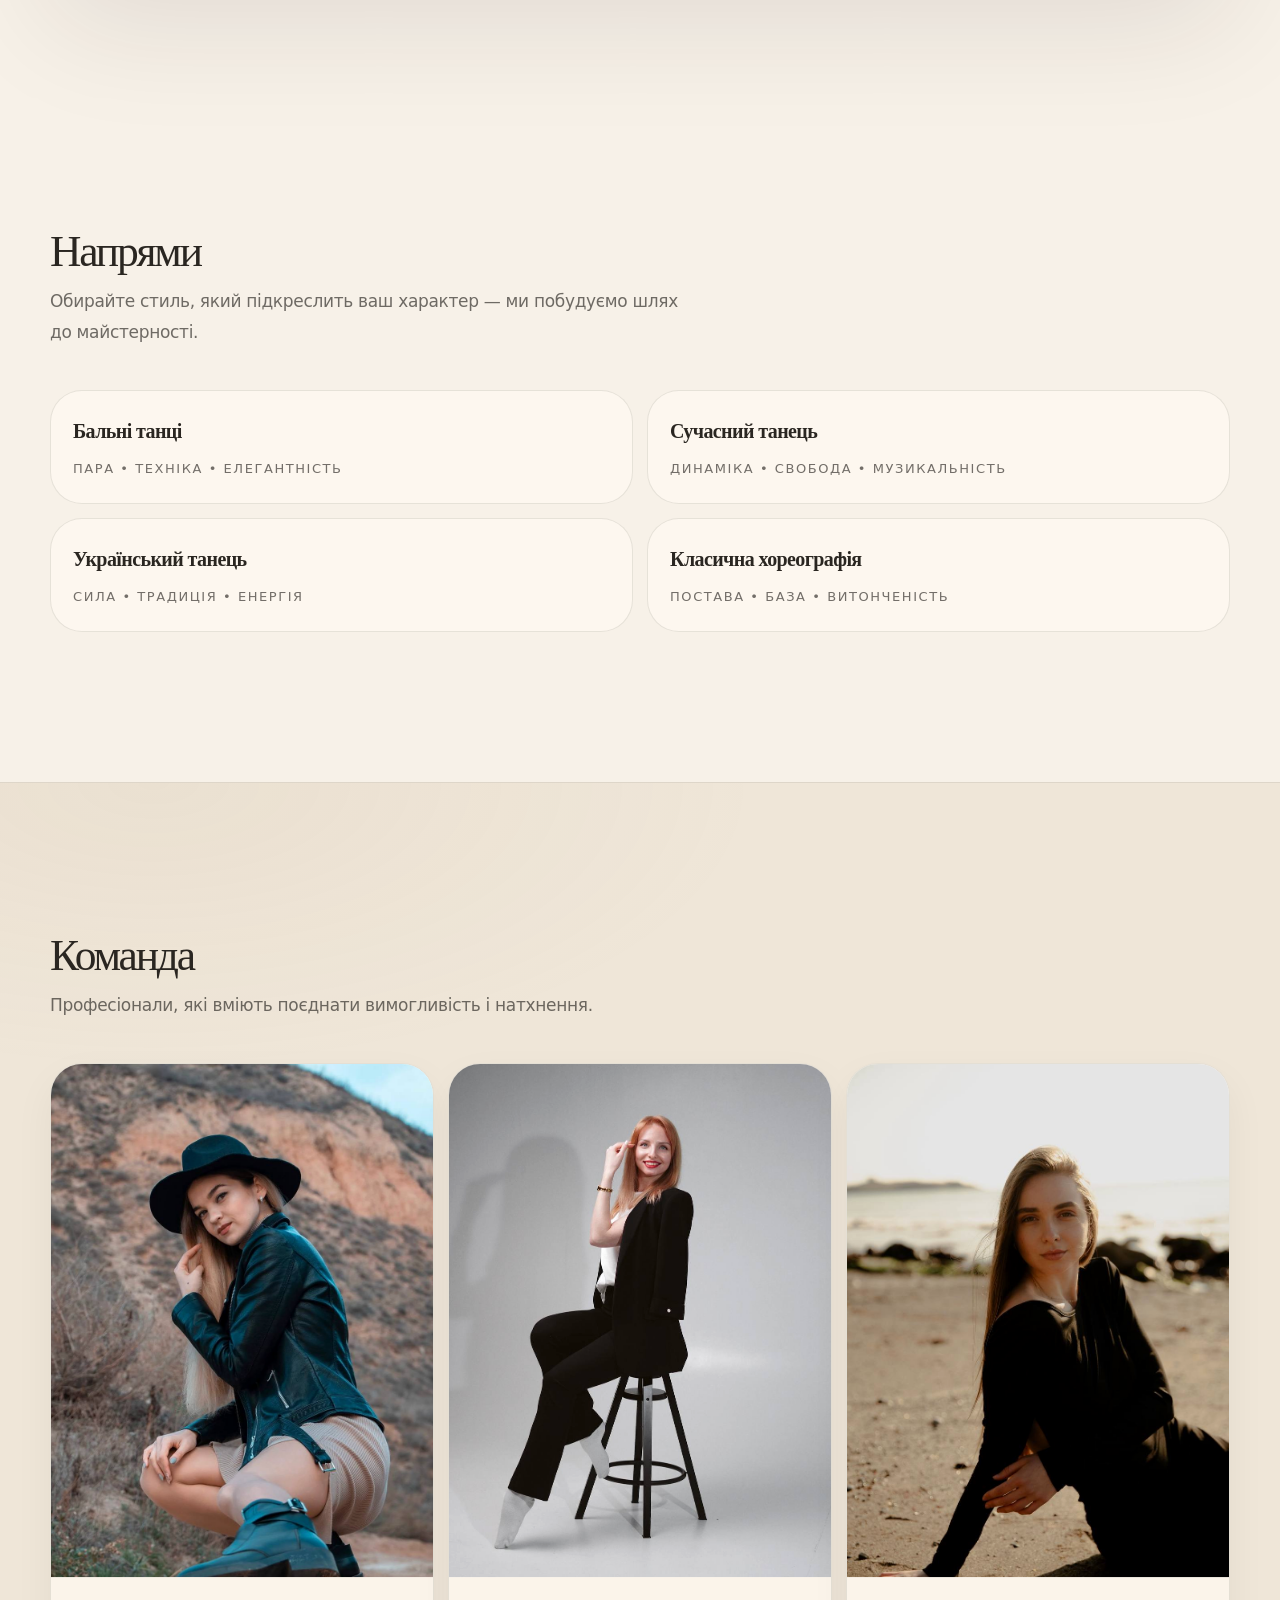
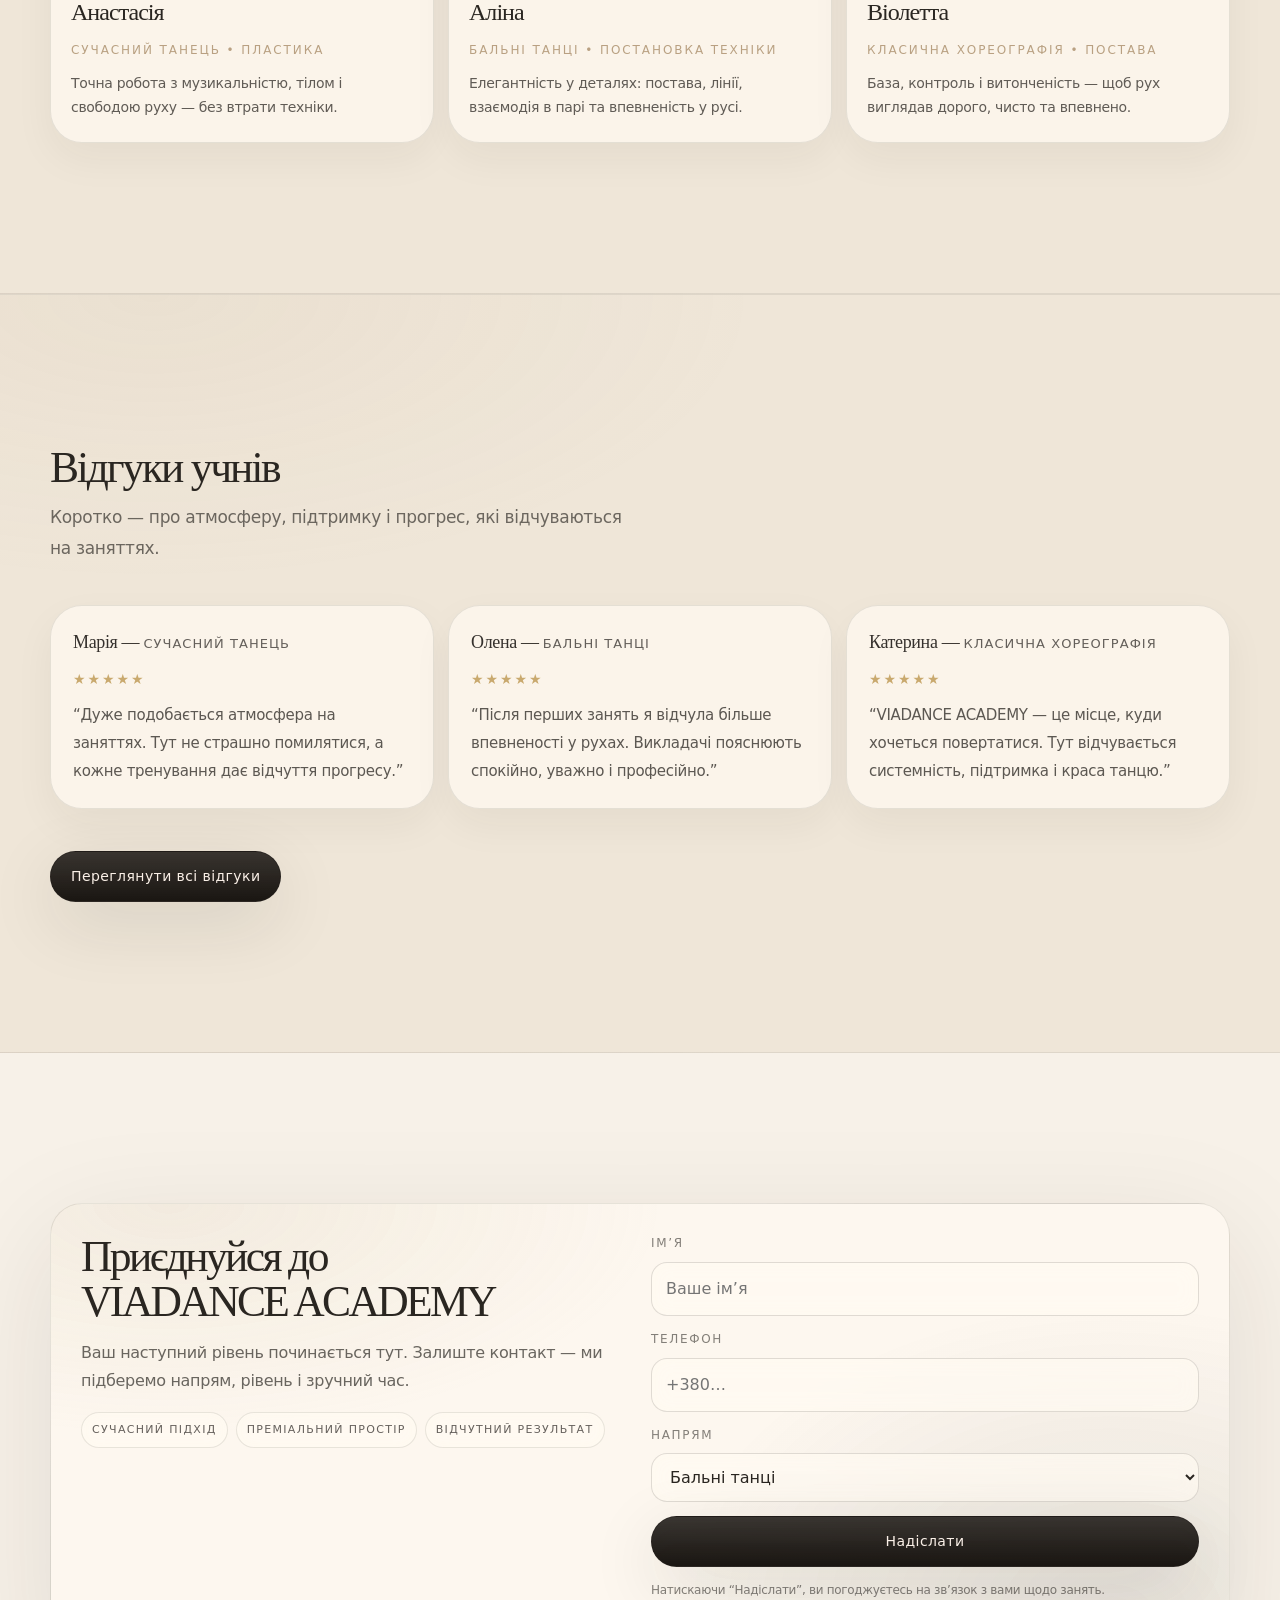
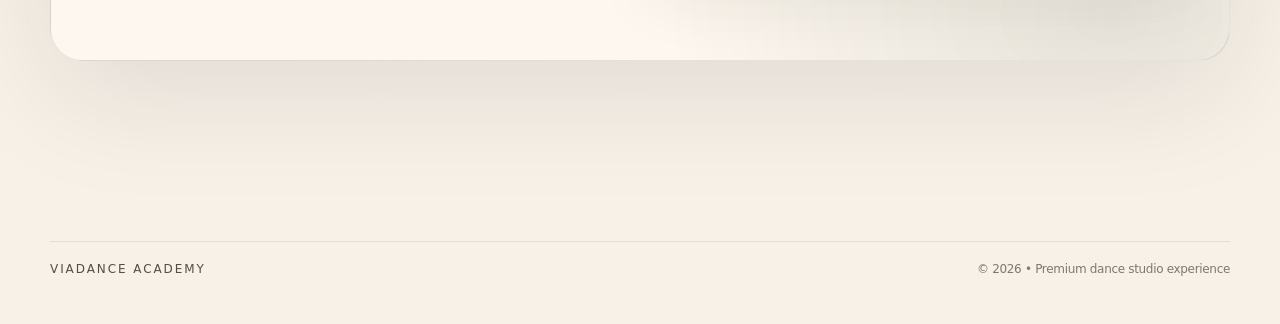
==== commit a727368e: "update site" ====
--- a/index.html
+++ b/index.html
@@ -30,6 +30,7 @@
             <a class="nav__link" href="#benefits">Переваги</a>
             <a class="nav__link" href="#styles">Напрями</a>
             <a class="nav__link" href="#team">Команда</a>
+            <a class="nav__link" href="./reviews.html">Відгуки</a>
             <a class="nav__cta" href="#cta">Запис</a>
           </div>
         </nav>
@@ -148,6 +149,23 @@
               <h3 class="card__title">Швидкий результат</h3>
               <p class="card__text">Чіткі цілі, структура занять і регулярний зворотний зв’язок.</p>
             </article>
+          </div>
+
+          <div class="benefits-extra" data-reveal data-reveal-delay="140">
+            <h3 class="benefits-extra__title">Що ви отримуєте, обираючи нас</h3>
+            <div class="benefits-extra__grid" role="list">
+              <div class="benefits-extra__item" role="listitem">Чітку програму навчання — без хаотичних занять</div>
+              <div class="benefits-extra__item" role="listitem">Прогрес, який відстежується, а не “на відчуття”</div>
+              <div class="benefits-extra__item" role="listitem">
+                Викладачів з різною спеціалізацією — для комплексного розвитку
+              </div>
+              <div class="benefits-extra__item" role="listitem">
+                Безпечне середовище для початківців і розвиток для тих, хто вже танцює
+              </div>
+              <div class="benefits-extra__item" role="listitem">
+                Фокус не лише на рухах, а й на впевненості, подачі та самовираженні
+              </div>
+            </div>
           </div>
         </div>
       </section>
@@ -202,7 +220,7 @@
           </div>
 
           <div class="grid team" data-reveal data-reveal-delay="90">
-            <article class="team-card">
+            <article class="team-card" data-profile-href="./anastasiia.html" role="link" tabindex="0" aria-label="Відкрити профіль: Фоміна Анастасія Романівна">
               <img
                 class="team-card__photo"
                 alt="Анастасія — тренер"
@@ -215,7 +233,7 @@
               </div>
             </article>
 
-            <article class="team-card">
+            <article class="team-card" data-profile-href="./alina.html" role="link" tabindex="0" aria-label="Відкрити профіль: Литвинова Аліна Павлівна">
               <img
                 class="team-card__photo"
                 alt="Аліна — тренер"
@@ -228,7 +246,7 @@
               </div>
             </article>
 
-            <article class="team-card">
+            <article class="team-card" data-profile-href="./violetta.html" role="link" tabindex="0" aria-label="Відкрити профіль: Литвинова Віолетта Павлівна">
               <img
                 class="team-card__photo"
                 alt="Віолетта — тренер"
@@ -240,6 +258,45 @@
                 <p class="team-card__text">База, контроль і витонченість — щоб рух виглядав дорого, чисто та впевнено.</p>
               </div>
             </article>
+          </div>
+        </div>
+      </section>
+
+      <section class="section section--tint" id="reviews-preview" aria-label="Відгуки учнів">
+        <div class="container section__inner">
+          <div class="section__head" data-reveal>
+            <h2 class="section__title">Відгуки учнів</h2>
+            <p class="section__lead">Коротко — про атмосферу, підтримку і прогрес, які відчуваються на заняттях.</p>
+          </div>
+
+          <div class="grid reviews" data-reveal data-reveal-delay="90">
+            <article class="review-card">
+              <p class="review-card__name">Марія — <span class="review-card__tag">Сучасний танець</span></p>
+              <p class="stars" aria-label="5 зірок">★★★★★</p>
+              <p class="review-card__text">
+                “Дуже подобається атмосфера на заняттях. Тут не страшно помилятися, а кожне тренування дає відчуття прогресу.”
+              </p>
+            </article>
+
+            <article class="review-card">
+              <p class="review-card__name">Олена — <span class="review-card__tag">Бальні танці</span></p>
+              <p class="stars" aria-label="5 зірок">★★★★★</p>
+              <p class="review-card__text">
+                “Після перших занять я відчула більше впевненості у рухах. Викладачі пояснюють спокійно, уважно і професійно.”
+              </p>
+            </article>
+
+            <article class="review-card">
+              <p class="review-card__name">Катерина — <span class="review-card__tag">Класична хореографія</span></p>
+              <p class="stars" aria-label="5 зірок">★★★★★</p>
+              <p class="review-card__text">
+                “VIADANCE ACADEMY — це місце, куди хочеться повертатися. Тут відчувається системність, підтримка і краса танцю.”
+              </p>
+            </article>
+          </div>
+
+          <div class="section__actions" data-reveal data-reveal-delay="140">
+            <a class="btn btn--primary" href="./reviews.html">Переглянути всі відгуки</a>
           </div>
         </div>
       </section>
--- a/style.css
+++ b/style.css
@@ -411,6 +411,13 @@
   line-height: 1.8;
   text-wrap: pretty;
 }
+.section__actions{
+  display: flex;
+  justify-content: flex-start;
+}
+@media (max-width: 980px){
+  .section__actions{ justify-content: center; }
+}
 
 .about{
   display: grid;
@@ -548,6 +555,50 @@
   font-size: 14px;
 }
 
+/* Benefits extra block */
+.benefits-extra{
+  margin-top: 26px;
+  border-radius: var(--radius-lg);
+  border: 1px solid rgba(36, 32, 28, 0.10);
+  background: var(--paper);
+  backdrop-filter: blur(12px);
+  box-shadow: var(--shadow-fine);
+  padding: clamp(18px, 3vw, 26px);
+}
+.benefits-extra__title{
+  margin: 0;
+  font-family: var(--serif);
+  font-weight: 540;
+  letter-spacing: -0.03em;
+  font-size: clamp(18px, 2.2vw, 26px);
+  line-height: 1.15;
+}
+.benefits-extra__grid{
+  margin-top: 14px;
+  display: grid;
+  grid-template-columns: repeat(12, 1fr);
+  gap: 12px;
+}
+.benefits-extra__item{
+  grid-column: span 6;
+  border-radius: var(--radius);
+  border: 1px solid rgba(36, 32, 28, 0.10);
+  background: rgba(255, 252, 246, 0.58);
+  padding: 14px 14px;
+  color: rgba(36, 32, 28, 0.76);
+  line-height: 1.75;
+  box-shadow: 0 10px 30px rgba(36, 32, 28, 0.05);
+  transition: transform 500ms var(--ease), box-shadow 500ms var(--ease), filter 500ms var(--ease);
+}
+.benefits-extra__item:hover{
+  transform: translateY(-2px);
+  box-shadow: var(--shadow-fine);
+  filter: brightness(1.02);
+}
+@media (max-width: 980px){
+  .benefits-extra__item{ grid-column: span 12; }
+}
+
 .system{
   padding: clamp(54px, 7vw, 88px) 0;
 }
@@ -681,6 +732,13 @@
   transition: transform 500ms var(--ease), box-shadow 500ms var(--ease), background 500ms var(--ease);
   display: grid;
 }
+.team-card[data-profile-href]{
+  cursor: pointer;
+}
+.team-card[data-profile-href]:focus-visible{
+  outline: none;
+  box-shadow: 0 0 0 6px rgba(181, 156, 124, 0.18), var(--shadow-soft);
+}
 .team-card:hover{
   transform: translateY(-3px);
   box-shadow: var(--shadow-soft);
@@ -720,6 +778,181 @@
   color: rgba(36,32,28,.72);
   font-size: 14px;
   line-height: 1.7;
+}
+
+/* Reviews */
+.reviews{
+  grid-template-columns: repeat(12, 1fr);
+}
+.review-card{
+  grid-column: span 4;
+  border-radius: var(--radius-lg);
+  border: 1px solid rgba(36, 32, 28, 0.10);
+  background: var(--paper);
+  backdrop-filter: blur(12px);
+  box-shadow: var(--shadow-fine);
+  padding: 22px 22px 22px;
+  transition: transform 500ms var(--ease), box-shadow 500ms var(--ease);
+}
+.review-card:hover{
+  transform: translateY(-3px);
+  box-shadow: var(--shadow-soft);
+}
+.review-card__name{
+  margin: 0;
+  font-family: var(--serif);
+  font-size: 18px;
+  letter-spacing: -0.02em;
+  color: rgba(36, 32, 28, 0.92);
+}
+.review-card__tag{
+  color: rgba(36, 32, 28, 0.70);
+  font-family: var(--sans);
+  font-size: 13px;
+  letter-spacing: 0.08em;
+  text-transform: uppercase;
+}
+.stars{
+  margin: 10px 0 12px;
+  letter-spacing: 0.14em;
+  color: #c9a96e;
+  font-size: 14px;
+  transition: filter 240ms var(--ease), color 240ms var(--ease);
+}
+.review-card:hover .stars{
+  filter: brightness(1.08);
+}
+.review-card__text{
+  margin: 0;
+  color: rgba(36, 32, 28, 0.74);
+  line-height: 1.85;
+  font-size: 15px;
+}
+.reviews--full .review-card{ grid-column: span 6; }
+
+@media (max-width: 980px){
+  .review-card{ grid-column: span 6; }
+  .reviews--full .review-card{ grid-column: span 12; }
+}
+@media (max-width: 700px){
+  .review-card{ grid-column: span 12; }
+}
+
+/* Profile pages */
+.profile-top{
+  padding: 24px 0 6px;
+}
+.backlink{
+  display: inline-flex;
+  align-items: center;
+  gap: 8px;
+  padding: 10px 14px;
+  border-radius: 999px;
+  border: 1px solid rgba(36, 32, 28, 0.12);
+  background: var(--paper);
+  backdrop-filter: blur(10px);
+  color: rgba(36, 32, 28, 0.78);
+  transition: transform 240ms var(--ease), box-shadow 240ms var(--ease);
+}
+.backlink:hover{ transform: translateY(-1px); box-shadow: var(--shadow-fine); }
+
+.profile-hero{
+  padding: clamp(28px, 4vw, 44px) 0 clamp(34px, 5vw, 60px);
+}
+.profile-hero__inner{
+  display: grid;
+  grid-template-columns: 1fr 1fr;
+  gap: 22px;
+  align-items: center;
+}
+.profile-hero__media{
+  border-radius: var(--radius-lg);
+  border: 1px solid rgba(36, 32, 28, 0.10);
+  background: rgba(36, 32, 28, 0.035);
+  box-shadow: var(--shadow);
+  overflow: hidden;
+}
+.profile-hero__img{
+  width: 100%;
+  height: min(72vh, 680px);
+  min-height: 420px;
+  object-fit: cover;
+  object-position: 50% 28%;
+  display: block;
+}
+.profile-hero__kicker{
+  margin: 0 0 10px;
+  font-size: 12px;
+  letter-spacing: 0.16em;
+  text-transform: uppercase;
+  color: rgba(36, 32, 28, 0.62);
+}
+.profile-hero__title{
+  margin: 0;
+  font-family: var(--serif);
+  font-weight: 560;
+  letter-spacing: -0.05em;
+  font-size: clamp(34px, 4.2vw, 62px);
+  line-height: 1.02;
+  text-wrap: balance;
+}
+.profile-hero__role{
+  margin: 14px 0 0;
+  color: rgba(181, 156, 124, 0.95);
+  font-size: 12px;
+  letter-spacing: .16em;
+  text-transform: uppercase;
+}
+.profile-hero__actions{
+  margin-top: 20px;
+  display: flex;
+  flex-wrap: wrap;
+  gap: 12px;
+}
+
+.profile-content{
+  padding: var(--section) 0;
+}
+.prose{
+  max-width: 80ch;
+}
+.prose p{
+  margin: 0;
+  color: rgba(36, 32, 28, 0.76);
+  line-height: 1.9;
+  font-size: 17px;
+}
+.prose p + p{ margin-top: 14px; }
+.block{
+  margin-top: 22px;
+  border-radius: var(--radius-lg);
+  border: 1px solid rgba(36, 32, 28, 0.10);
+  background: var(--paper);
+  backdrop-filter: blur(12px);
+  box-shadow: var(--shadow-fine);
+  padding: clamp(18px, 3vw, 26px);
+}
+.block__title{
+  margin: 0 0 12px;
+  font-family: var(--serif);
+  font-size: clamp(20px, 2.2vw, 28px);
+  letter-spacing: -0.03em;
+}
+.bullets{
+  margin: 0;
+  padding-left: 18px;
+  display: grid;
+  gap: 10px;
+  color: rgba(36, 32, 28, 0.74);
+  line-height: 1.8;
+}
+
+@media (max-width: 980px){
+  .profile-hero__inner{ grid-template-columns: 1fr; }
+  .profile-hero__img{ height: min(62vh, 560px); min-height: 360px; }
+  .profile-hero__actions{ justify-content: center; }
+  .profile-hero__inner{ text-align: center; justify-items: center; }
+  .prose{ margin-inline: auto; }
 }
 
 .cta{
